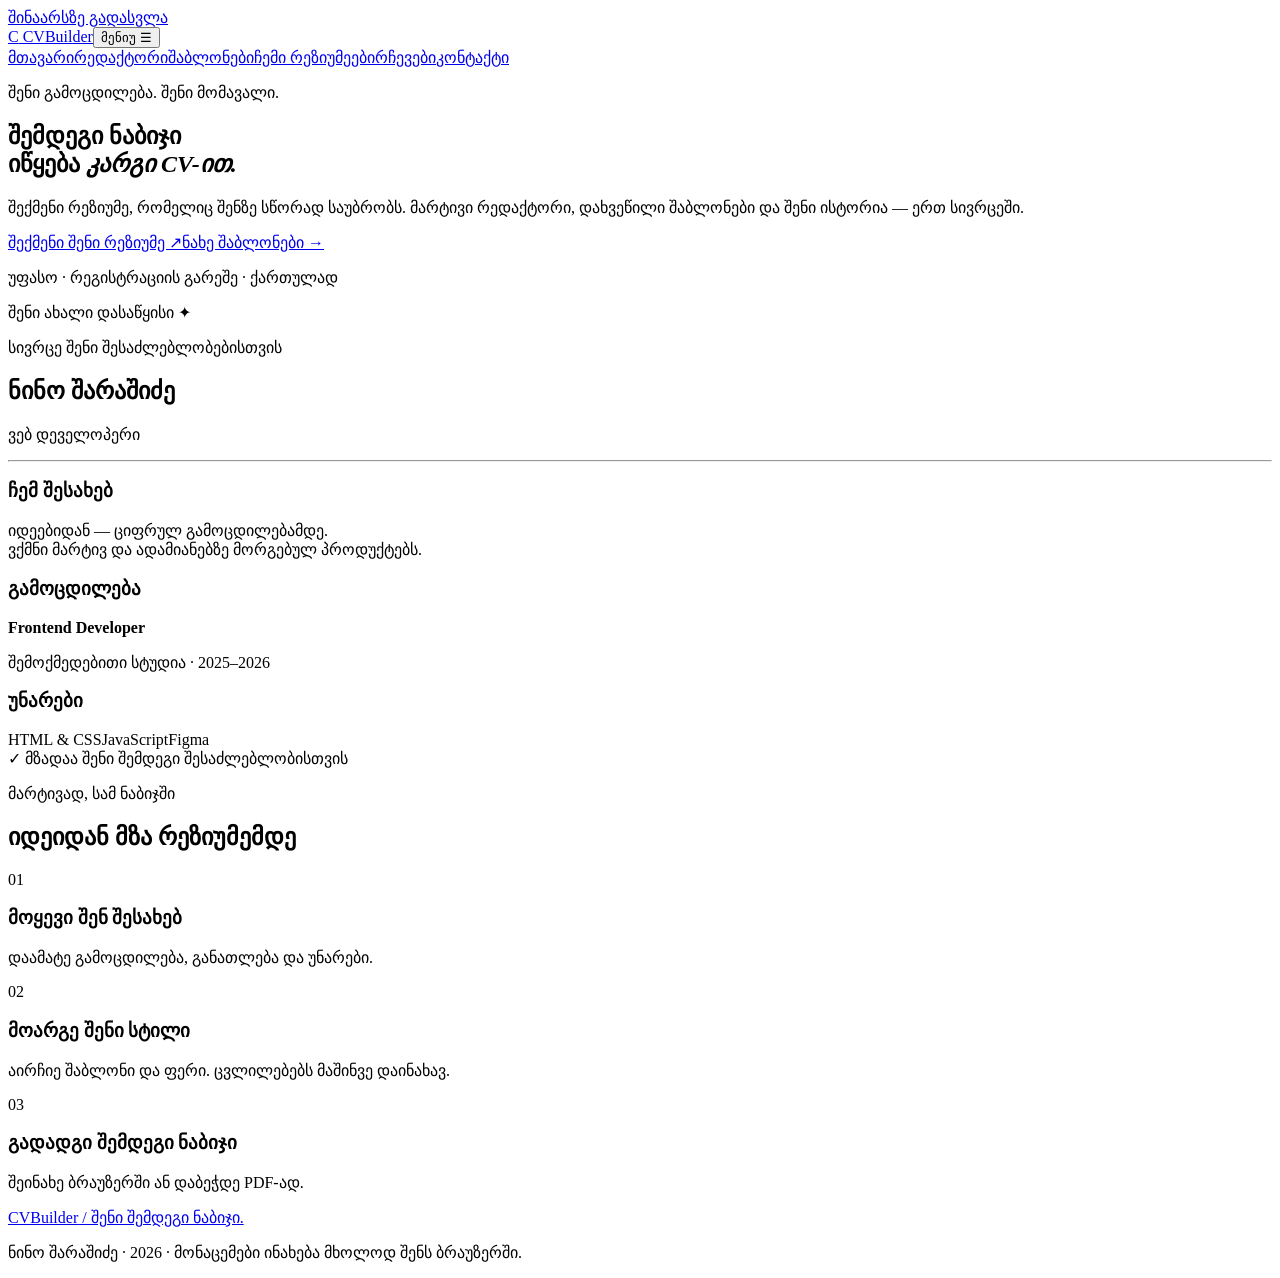
==== rebuild/index.html @ 77f8d248 "feat: add six accessible Georgian website pages" ====
<!doctype html><html lang="ka"><head><meta charset="utf-8"><meta name="viewport" content="width=device-width,initial-scale=1"><meta name="description" content="შექმენი პროფესიონალური რეზიუმე უფასოდ, რეგისტრაციის გარეშე."><title>მთავარი · CVBuilder</title><link rel="stylesheet" href="css/base.css"><link rel="stylesheet" href="css/layout.css"><link rel="stylesheet" href="css/components.css"><link rel="stylesheet" href="css/templates.css"><link rel="stylesheet" href="css/print.css"></head><body><a class="skip" href="#main">შინაარსზე გადასვლა</a><header><a class="logo" href="index.html"><span class="brand-icon">C</span> CV<span>Builder</span></a><button id="menu" aria-controls="navigation" aria-expanded="false">მენიუ ☰</button><nav id="navigation" aria-label="მთავარი"><a href="index.html" aria-current="page">მთავარი</a><a href="pages/editor.html">რედაქტორი</a><a href="pages/templates.html">შაბლონები</a><a href="pages/my-cvs.html">ჩემი რეზიუმეები</a><a href="pages/help.html">რჩევები</a><a href="pages/contact.html">კონტაქტი</a></nav></header><main id="main"><section class="hero"><div><p class="eyebrow">შენი გამოცდილება. შენი მომავალი.</p><h1>შემდეგი ნაბიჯი<br>იწყება <em>კარგი CV-ით.</em></h1><p class="lead">შექმენი რეზიუმე, რომელიც შენზე სწორად საუბრობს. მარტივი რედაქტორი, დახვეწილი შაბლონები და შენი ისტორია — ერთ სივრცეში.</p><div class="actions"><a class="button" href="pages/editor.html">შექმენი შენი რეზიუმე ↗</a><a class="secondary" href="pages/templates.html">ნახე შაბლონები →</a></div><p class="small">უფასო · რეგისტრაციის გარეშე · ქართულად</p></div><div class="hero-paper"><div class="paper-tag">შენი ახალი დასაწყისი ✦</div><article class="resume modern"><p class="eyebrow">სივრცე შენი შესაძლებლობებისთვის</p><h2>ნინო შარაშიძე</h2><p>ვებ დეველოპერი</p><hr><h3>ჩემ შესახებ</h3><p>იდეებიდან — ციფრულ გამოცდილებამდე.<br>ვქმნი მარტივ და ადამიანებზე მორგებულ პროდუქტებს.</p><h3>გამოცდილება</h3><b>Frontend Developer</b><p>შემოქმედებითი სტუდია · 2025–2026</p><h3>უნარები</h3><div class="chips"><span>HTML & CSS</span><span>JavaScript</span><span>Figma</span></div></article><span class="floating-note">✓ მზადაა შენი შემდეგი შესაძლებლობისთვის</span></div></section><section class="section"><p class="eyebrow">მარტივად, სამ ნაბიჯში</p><h2>იდეიდან მზა რეზიუმემდე</h2><div class="cards"><article class="card"><span class="number">01</span><h3>მოყევი შენ შესახებ</h3><p>დაამატე გამოცდილება, განათლება და უნარები.</p></article><article class="card"><span class="number">02</span><h3>მოარგე შენი სტილი</h3><p>აირჩიე შაბლონი და ფერი. ცვლილებებს მაშინვე დაინახავ.</p></article><article class="card"><span class="number">03</span><h3>გადადგი შემდეგი ნაბიჯი</h3><p>შეინახე ბრაუზერში ან დაბეჭდე PDF-ად.</p></article></div></section></main><footer><a class="logo" href="index.html">CVBuilder<span> / შენი შემდეგი ნაბიჯი.</span></a><p>ნინო შარაშიძე · 2026 · მონაცემები ინახება მხოლოდ შენს ბრაუზერში.</p></footer><script type="module" src="js/main.js"></script><script type="module" src="js/pages.js"></script></body></html>
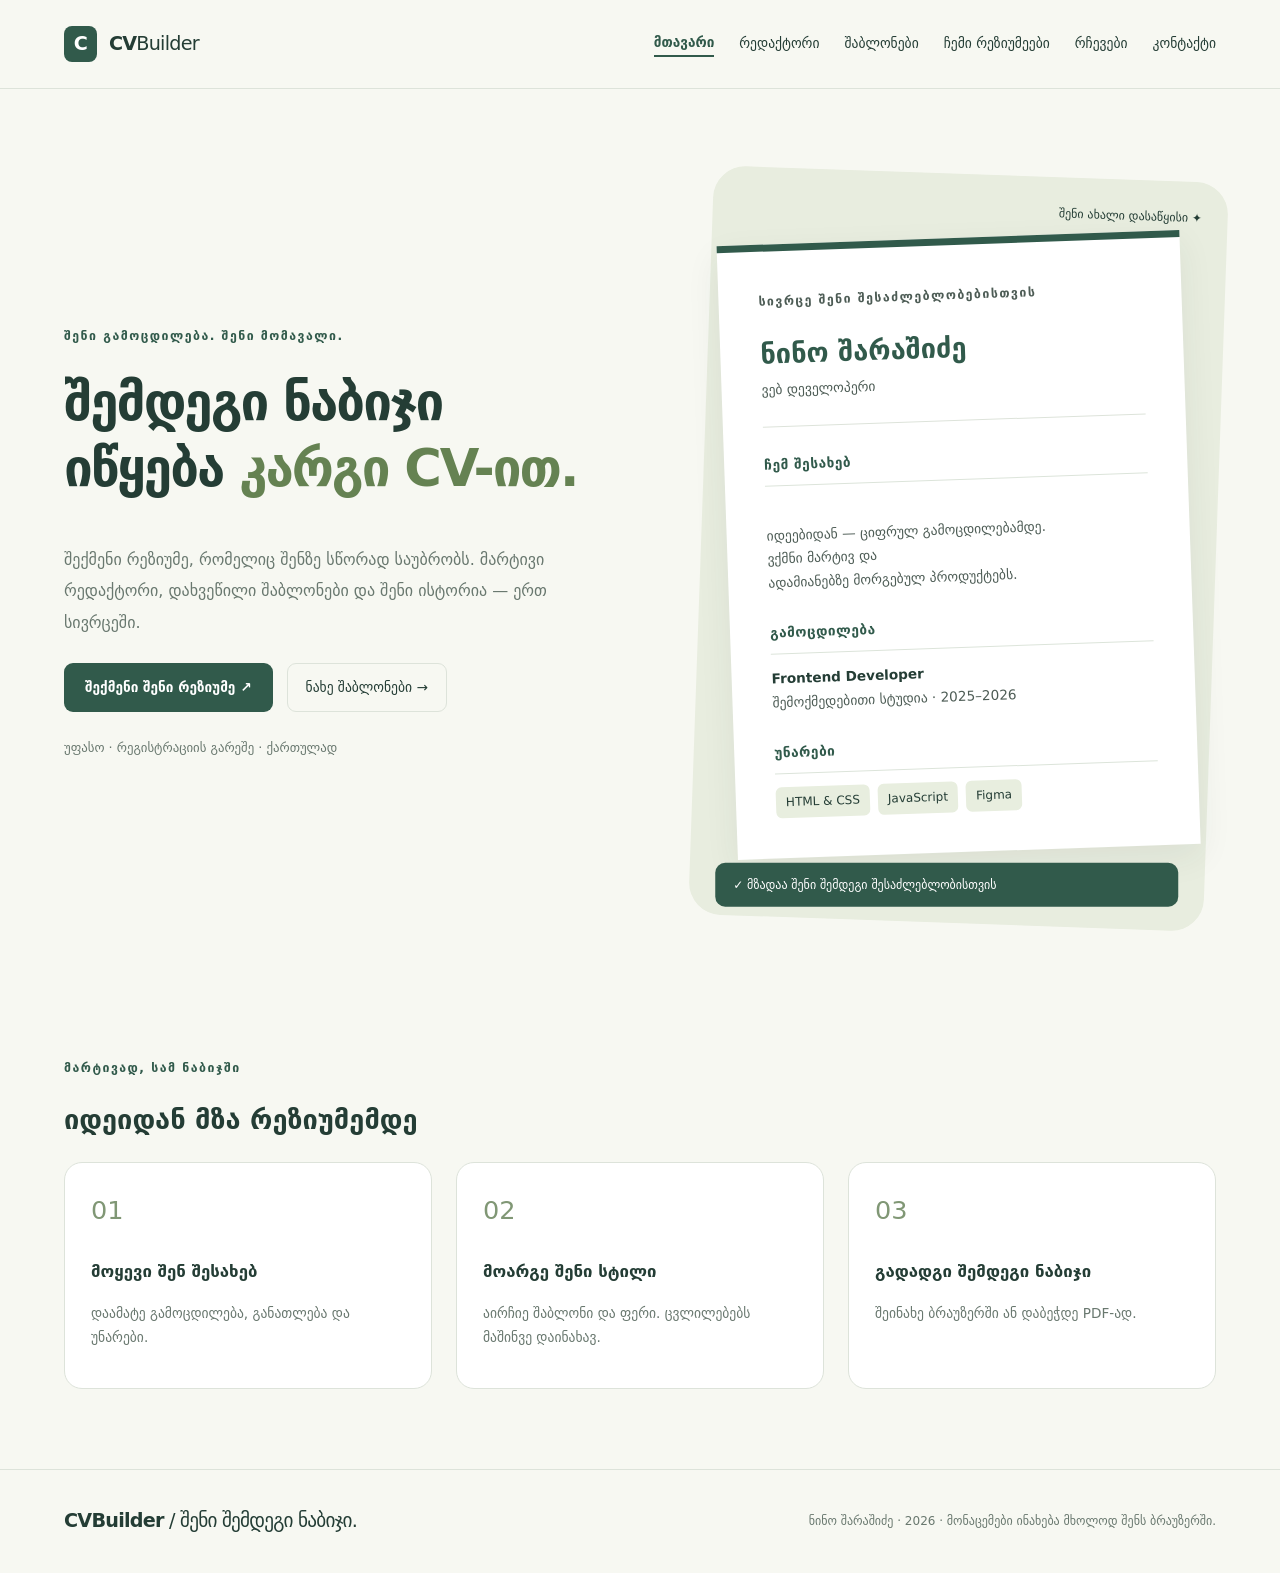
==== commit 960c79fb: "style: format source for readable code review" ====
--- a/rebuild/index.html
+++ b/rebuild/index.html
@@ -1 +1,108 @@
-<!doctype html><html lang="ka"><head><meta charset="utf-8"><meta name="viewport" content="width=device-width,initial-scale=1"><meta name="description" content="შექმენი პროფესიონალური რეზიუმე უფასოდ, რეგისტრაციის გარეშე."><title>მთავარი · CVBuilder</title><link rel="stylesheet" href="css/base.css"><link rel="stylesheet" href="css/layout.css"><link rel="stylesheet" href="css/components.css"><link rel="stylesheet" href="css/templates.css"><link rel="stylesheet" href="css/print.css"></head><body><a class="skip" href="#main">შინაარსზე გადასვლა</a><header><a class="logo" href="index.html"><span class="brand-icon">C</span> CV<span>Builder</span></a><button id="menu" aria-controls="navigation" aria-expanded="false">მენიუ ☰</button><nav id="navigation" aria-label="მთავარი"><a href="index.html" aria-current="page">მთავარი</a><a href="pages/editor.html">რედაქტორი</a><a href="pages/templates.html">შაბლონები</a><a href="pages/my-cvs.html">ჩემი რეზიუმეები</a><a href="pages/help.html">რჩევები</a><a href="pages/contact.html">კონტაქტი</a></nav></header><main id="main"><section class="hero"><div><p class="eyebrow">შენი გამოცდილება. შენი მომავალი.</p><h1>შემდეგი ნაბიჯი<br>იწყება <em>კარგი CV-ით.</em></h1><p class="lead">შექმენი რეზიუმე, რომელიც შენზე სწორად საუბრობს. მარტივი რედაქტორი, დახვეწილი შაბლონები და შენი ისტორია — ერთ სივრცეში.</p><div class="actions"><a class="button" href="pages/editor.html">შექმენი შენი რეზიუმე ↗</a><a class="secondary" href="pages/templates.html">ნახე შაბლონები →</a></div><p class="small">უფასო · რეგისტრაციის გარეშე · ქართულად</p></div><div class="hero-paper"><div class="paper-tag">შენი ახალი დასაწყისი ✦</div><article class="resume modern"><p class="eyebrow">სივრცე შენი შესაძლებლობებისთვის</p><h2>ნინო შარაშიძე</h2><p>ვებ დეველოპერი</p><hr><h3>ჩემ შესახებ</h3><p>იდეებიდან — ციფრულ გამოცდილებამდე.<br>ვქმნი მარტივ და ადამიანებზე მორგებულ პროდუქტებს.</p><h3>გამოცდილება</h3><b>Frontend Developer</b><p>შემოქმედებითი სტუდია · 2025–2026</p><h3>უნარები</h3><div class="chips"><span>HTML & CSS</span><span>JavaScript</span><span>Figma</span></div></article><span class="floating-note">✓ მზადაა შენი შემდეგი შესაძლებლობისთვის</span></div></section><section class="section"><p class="eyebrow">მარტივად, სამ ნაბიჯში</p><h2>იდეიდან მზა რეზიუმემდე</h2><div class="cards"><article class="card"><span class="number">01</span><h3>მოყევი შენ შესახებ</h3><p>დაამატე გამოცდილება, განათლება და უნარები.</p></article><article class="card"><span class="number">02</span><h3>მოარგე შენი სტილი</h3><p>აირჩიე შაბლონი და ფერი. ცვლილებებს მაშინვე დაინახავ.</p></article><article class="card"><span class="number">03</span><h3>გადადგი შემდეგი ნაბიჯი</h3><p>შეინახე ბრაუზერში ან დაბეჭდე PDF-ად.</p></article></div></section></main><footer><a class="logo" href="index.html">CVBuilder<span> / შენი შემდეგი ნაბიჯი.</span></a><p>ნინო შარაშიძე · 2026 · მონაცემები ინახება მხოლოდ შენს ბრაუზერში.</p></footer><script type="module" src="js/main.js"></script><script type="module" src="js/pages.js"></script></body></html>+<!doctype html>
+<html lang="ka">
+  <head>
+    <meta charset="utf-8" />
+    <meta name="viewport" content="width=device-width,initial-scale=1" />
+    <meta
+      name="description"
+      content="შექმენი პროფესიონალური რეზიუმე უფასოდ, რეგისტრაციის გარეშე."
+    />
+    <title>მთავარი · CVBuilder</title>
+    <link rel="stylesheet" href="css/base.css" />
+    <link rel="stylesheet" href="css/layout.css" />
+    <link rel="stylesheet" href="css/components.css" />
+    <link rel="stylesheet" href="css/templates.css" />
+    <link rel="stylesheet" href="css/print.css" />
+  </head>
+  <body>
+    <a class="skip" href="#main">შინაარსზე გადასვლა</a>
+    <header>
+      <a class="logo" href="index.html"
+        ><span class="brand-icon">C</span> CV<span>Builder</span></a
+      ><button id="menu" aria-controls="navigation" aria-expanded="false">
+        მენიუ ☰
+      </button>
+      <nav id="navigation" aria-label="მთავარი">
+        <a href="index.html" aria-current="page">მთავარი</a
+        ><a href="pages/editor.html">რედაქტორი</a
+        ><a href="pages/templates.html">შაბლონები</a
+        ><a href="pages/my-cvs.html">ჩემი რეზიუმეები</a
+        ><a href="pages/help.html">რჩევები</a
+        ><a href="pages/contact.html">კონტაქტი</a>
+      </nav>
+    </header>
+    <main id="main">
+      <section class="hero">
+        <div>
+          <p class="eyebrow">შენი გამოცდილება. შენი მომავალი.</p>
+          <h1>შემდეგი ნაბიჯი<br />იწყება <em>კარგი CV-ით.</em></h1>
+          <p class="lead">
+            შექმენი რეზიუმე, რომელიც შენზე სწორად საუბრობს. მარტივი რედაქტორი,
+            დახვეწილი შაბლონები და შენი ისტორია — ერთ სივრცეში.
+          </p>
+          <div class="actions">
+            <a class="button" href="pages/editor.html"
+              >შექმენი შენი რეზიუმე ↗</a
+            ><a class="secondary" href="pages/templates.html"
+              >ნახე შაბლონები →</a
+            >
+          </div>
+          <p class="small">უფასო · რეგისტრაციის გარეშე · ქართულად</p>
+        </div>
+        <div class="hero-paper">
+          <div class="paper-tag">შენი ახალი დასაწყისი ✦</div>
+          <article class="resume modern">
+            <p class="eyebrow">სივრცე შენი შესაძლებლობებისთვის</p>
+            <h2>ნინო შარაშიძე</h2>
+            <p>ვებ დეველოპერი</p>
+            <hr />
+            <h3>ჩემ შესახებ</h3>
+            <p>
+              იდეებიდან — ციფრულ გამოცდილებამდე.<br />ვქმნი მარტივ და
+              ადამიანებზე მორგებულ პროდუქტებს.
+            </p>
+            <h3>გამოცდილება</h3>
+            <b>Frontend Developer</b>
+            <p>შემოქმედებითი სტუდია · 2025–2026</p>
+            <h3>უნარები</h3>
+            <div class="chips">
+              <span>HTML & CSS</span><span>JavaScript</span><span>Figma</span>
+            </div>
+          </article>
+          <span class="floating-note"
+            >✓ მზადაა შენი შემდეგი შესაძლებლობისთვის</span
+          >
+        </div>
+      </section>
+      <section class="section">
+        <p class="eyebrow">მარტივად, სამ ნაბიჯში</p>
+        <h2>იდეიდან მზა რეზიუმემდე</h2>
+        <div class="cards">
+          <article class="card">
+            <span class="number">01</span>
+            <h3>მოყევი შენ შესახებ</h3>
+            <p>დაამატე გამოცდილება, განათლება და უნარები.</p>
+          </article>
+          <article class="card">
+            <span class="number">02</span>
+            <h3>მოარგე შენი სტილი</h3>
+            <p>აირჩიე შაბლონი და ფერი. ცვლილებებს მაშინვე დაინახავ.</p>
+          </article>
+          <article class="card">
+            <span class="number">03</span>
+            <h3>გადადგი შემდეგი ნაბიჯი</h3>
+            <p>შეინახე ბრაუზერში ან დაბეჭდე PDF-ად.</p>
+          </article>
+        </div>
+      </section>
+    </main>
+    <footer>
+      <a class="logo" href="index.html"
+        >CVBuilder<span> / შენი შემდეგი ნაბიჯი.</span></a
+      >
+      <p>ნინო შარაშიძე · 2026 · მონაცემები ინახება მხოლოდ შენს ბრაუზერში.</p>
+    </footer>
+    <script type="module" src="js/main.js"></script>
+    <script type="module" src="js/pages.js"></script>
+  </body>
+</html>
--- a/rebuild/css/base.css
+++ b/rebuild/css/base.css
@@ -0,0 +1,100 @@
+:root {
+  --ink: #243d35;
+  --muted: #69786f;
+  --accent: #315a4b;
+  --paper: #fff;
+  --bg: #f7f8f2;
+  --line: #dde3da;
+  --soft: #e8eedf;
+  --radius: 18px;
+  --space: 24px;
+  font-family:
+    system-ui,
+    -apple-system,
+    sans-serif;
+  color: var(--ink);
+  background: var(--bg);
+  line-height: 1.7;
+}
+* {
+  box-sizing: border-box;
+}
+body {
+  margin: 0;
+}
+a {
+  color: inherit;
+  text-decoration: none;
+}
+button,
+input,
+select,
+textarea {
+  font: inherit;
+}
+h1,
+h2,
+h3,
+p {
+  margin-top: 0;
+}
+h1 {
+  font-size: clamp(2rem, 4vw, 3.8rem);
+  line-height: 1.3;
+  letter-spacing: -0.04em;
+}
+h2 {
+  line-height: 1.4;
+  font-size: 1.7rem;
+}
+p {
+  color: var(--muted);
+}
+em {
+  font-style: normal;
+  color: #658252;
+}
+button,
+a,
+input,
+textarea,
+select,
+summary {
+  touch-action: manipulation;
+}
+button:focus-visible,
+a:focus-visible,
+summary:focus-visible {
+  outline: 3px solid #bd7137;
+  outline-offset: 5px;
+}
+.eyebrow {
+  text-transform: uppercase;
+  font-size: 0.77rem;
+  letter-spacing: 0.12em;
+  color: var(--accent);
+  font-weight: 700;
+  margin-bottom: 22px;
+}
+.small,
+small {
+  font-size: 0.8rem;
+}
+.skip {
+  position: absolute;
+  top: -100px;
+  background: white;
+  padding: 10px;
+}
+.skip:focus {
+  top: 0;
+  z-index: 10;
+}
+hr {
+  border: 0;
+  border-top: 1px solid var(--line);
+  margin: 25px 0;
+}
+[hidden] {
+  display: none !important;
+}
--- a/rebuild/css/layout.css
+++ b/rebuild/css/layout.css
@@ -0,0 +1,204 @@
+header {
+  max-width: 1400px;
+  margin: auto;
+  display: flex;
+  align-items: center;
+  justify-content: space-between;
+  padding: 26px 5%;
+  gap: 30px;
+  border-bottom: 1px solid var(--line);
+}
+nav {
+  display: flex;
+  gap: 25px;
+  font-size: 0.85rem;
+  align-items: center;
+}
+nav a[aria-current] {
+  color: var(--accent);
+  font-weight: 750;
+  border-bottom: 2px solid;
+}
+main {
+  max-width: 1280px;
+  margin: auto;
+  padding: 0 5% 80px;
+  min-height: 70vh;
+}
+.hero {
+  display: grid;
+  grid-template-columns: 1.1fr 1fr;
+  gap: 70px;
+  align-items: center;
+  padding: 85px 0 70px;
+}
+.lead {
+  font-size: 1rem;
+  max-width: 530px;
+  line-height: 1.95;
+}
+.section {
+  padding-top: 65px;
+}
+.cards {
+  display: grid;
+  grid-template-columns: repeat(3, minmax(0, 1fr));
+  gap: 24px;
+}
+.page-heading {
+  padding: 60px 0 35px;
+  max-width: 850px;
+}
+.page-heading h1 {
+  font-size: clamp(1.9rem, 3vw, 2.7rem);
+}
+.editor-layout {
+  display: grid;
+  grid-template-columns: 1fr 1fr;
+  gap: 35px;
+  align-items: start;
+}
+.preview-panel {
+  position: sticky;
+  top: 20px;
+  background: #e8ece3;
+  padding: 24px;
+  border-radius: var(--radius);
+}
+.preview-label {
+  display: flex;
+  justify-content: space-between;
+  font-size: 0.75rem;
+  margin-bottom: 18px;
+}
+.form-grid {
+  display: grid;
+  grid-template-columns: 1fr 1fr;
+  gap: 16px;
+}
+footer {
+  border-top: 1px solid var(--line);
+  padding: 35px 5%;
+  display: flex;
+  justify-content: space-between;
+  gap: 30px;
+  align-items: center;
+}
+footer p {
+  font-size: 0.75rem;
+  margin: 0;
+}
+.help-list,
+.contact {
+  max-width: 760px;
+}
+.hero-paper {
+  position: relative;
+  padding: 26px;
+  background: #e8eddf;
+  border-radius: 32px;
+  transform: rotate(2deg);
+}
+.hero-paper .resume {
+  transform: rotate(-4deg);
+}
+.paper-tag {
+  font-size: 0.75rem;
+  text-align: right;
+  margin-bottom: 18px;
+}
+.floating-note {
+  display: block;
+  font-size: 0.75rem;
+  background: var(--accent);
+  color: white;
+  padding: 12px 18px;
+  position: relative;
+  bottom: -10px;
+  border-radius: 10px;
+  transform: rotate(-2deg);
+}
+#menu {
+  display: none;
+}
+@media (max-width: 1050px) {
+  nav {
+    gap: 12px;
+    font-size: 0.75rem;
+  }
+  .hero {
+    gap: 30px;
+  }
+  .cards {
+    gap: 15px;
+  }
+  .editor-layout {
+    gap: 18px;
+  }
+  .form-grid {
+    grid-template-columns: 1fr;
+  }
+}
+@media (max-width: 780px) {
+  header {
+    flex-wrap: wrap;
+    padding: 20px 5%;
+  }
+  #menu {
+    display: block;
+  }
+  nav {
+    display: none;
+    width: 100%;
+    flex-direction: column;
+    align-items: stretch;
+    font-size: 1rem;
+  }
+  nav.open {
+    display: flex;
+  }
+  .hero {
+    grid-template-columns: 1fr;
+    padding-top: 45px;
+    gap: 45px;
+  }
+  .hero-paper {
+    max-width: 480px;
+    margin: auto;
+  }
+  .cards,
+  .editor-layout {
+    grid-template-columns: 1fr;
+  }
+  .preview-panel {
+    position: static;
+  }
+  .form-grid {
+    grid-template-columns: 1fr 1fr;
+  }
+  footer {
+    flex-direction: column;
+    align-items: start;
+  }
+  .page-heading {
+    padding-top: 35px;
+  }
+  .section {
+    padding-top: 40px;
+  }
+}
+@media (max-width: 420px) {
+  .form-grid {
+    grid-template-columns: 1fr;
+  }
+  .preview-panel {
+    padding: 12px;
+  }
+  .resume {
+    padding: 24px !important;
+  }
+  .actions {
+    align-items: stretch;
+    flex-direction: column;
+  }
+}
--- a/rebuild/css/components.css
+++ b/rebuild/css/components.css
@@ -0,0 +1,184 @@
+.logo {
+  font-weight: 800;
+  font-size: 1.2rem;
+  white-space: nowrap;
+  letter-spacing: -0.04em;
+}
+.logo > span:not(.brand-icon) {
+  font-weight: 400;
+}
+.brand-icon {
+  display: inline-grid;
+  place-items: center;
+  background: var(--accent);
+  color: white;
+  width: 33px;
+  height: 36px;
+  border-radius: 8px;
+  margin-right: 6px;
+}
+.actions {
+  display: flex;
+  gap: 14px;
+  align-items: center;
+  flex-wrap: wrap;
+  margin: 25px 0;
+}
+button,
+.button {
+  display: inline-block;
+  border: 1px solid transparent;
+  border-radius: 9px;
+  padding: 12px 20px;
+  background: var(--accent);
+  color: white;
+  cursor: pointer;
+  font-weight: 650;
+  font-size: 0.85rem;
+}
+button:hover,
+.button:hover {
+  filter: brightness(0.92);
+}
+button:disabled {
+  opacity: 0.4;
+  cursor: default;
+}
+.secondary {
+  background: transparent;
+  color: var(--ink);
+  border: 1px solid var(--line);
+  padding: 12px 18px;
+  border-radius: 9px;
+  font-size: 0.85rem;
+}
+.card {
+  background: var(--paper);
+  border: 1px solid var(--line);
+  border-radius: var(--radius);
+  padding: 26px;
+}
+.card h3 {
+  font-size: 1.05rem;
+}
+.card p {
+  font-size: 0.85rem;
+}
+.number {
+  display: block;
+  color: #809775;
+  font-size: 1.6rem;
+  margin-bottom: 25px;
+}
+fieldset {
+  border: 1px solid var(--line);
+  border-radius: var(--radius);
+  padding: 22px;
+  margin: 0 0 25px;
+  background: var(--paper);
+  min-width: 0;
+}
+legend {
+  font-weight: 750;
+  padding: 0 8px;
+  font-size: 0.9rem;
+}
+label {
+  display: block;
+  font-size: 0.8rem;
+  font-weight: 650;
+  margin: 12px 0 7px;
+}
+input,
+textarea,
+select {
+  width: 100%;
+  border: 1px solid #cbd5ca;
+  border-radius: 8px;
+  padding: 11px 12px;
+  background: #fcfdfb;
+  color: var(--ink);
+  min-width: 0;
+}
+textarea {
+  resize: vertical;
+}
+input:focus,
+textarea:focus,
+select:focus {
+  outline: 2px solid #77976c;
+  outline-offset: 2px;
+}
+input[type="color"] {
+  height: 48px;
+  padding: 5px;
+}
+.error {
+  display: block;
+  color: #a1392d;
+}
+.error:empty {
+  display: none;
+}
+[aria-invalid="true"] {
+  border-color: #a1392d;
+}
+.entry {
+  border-bottom: 1px solid var(--line);
+  padding-bottom: 18px;
+  margin-bottom: 18px;
+}
+.section-controls {
+  display: flex;
+  gap: 8px;
+  margin: 8px 0;
+}
+.section-controls button,
+.remove {
+  font-size: 0.75rem;
+  padding: 6px 12px;
+}
+.chips {
+  display: flex;
+  gap: 8px;
+  flex-wrap: wrap;
+}
+.chips span {
+  background: var(--soft);
+  padding: 5px 10px;
+  border-radius: 6px;
+  font-size: 0.75rem;
+}
+details {
+  border-bottom: 1px solid var(--line);
+  padding: 22px 0;
+}
+summary {
+  font-weight: 700;
+  cursor: pointer;
+}
+details p {
+  margin-top: 18px;
+}
+dialog {
+  border: 1px solid var(--line);
+  border-radius: var(--radius);
+  padding: 30px;
+  max-width: 90vw;
+}
+dialog::backdrop {
+  background: #13251c80;
+}
+#status {
+  white-space: pre-line;
+}
+#search {
+  max-width: 550px;
+}
+.empty {
+  grid-column: 1/-1;
+  padding: 45px;
+  text-align: center;
+  background: var(--soft);
+  border-radius: var(--radius);
+}
--- a/rebuild/css/templates.css
+++ b/rebuild/css/templates.css
@@ -0,0 +1,75 @@
+.resume {
+  --cv-accent: #315a4b;
+  background: white;
+  padding: 40px;
+  min-height: 560px;
+  box-shadow: 0 12px 35px #243d3512;
+  overflow-wrap: anywhere;
+  color: #243d35;
+  font-size: 0.85rem;
+  line-height: 1.75;
+}
+.resume h2 {
+  color: var(--cv-accent);
+  font-size: 1.7rem;
+  margin-bottom: 5px;
+}
+.resume h3 {
+  color: var(--cv-accent);
+  font-size: 0.85rem;
+  letter-spacing: 0.04em;
+  border-bottom: 1px solid #dce4da;
+  padding-bottom: 8px;
+  margin-top: 26px;
+}
+.resume p {
+  color: #4d5c55;
+  white-space: pre-line;
+}
+.resume .contact-line {
+  font-size: 0.75rem;
+}
+.resume .item {
+  margin-bottom: 18px;
+  break-inside: avoid;
+}
+.resume.modern {
+  border-top: 7px solid var(--cv-accent);
+}
+.resume.classic {
+  font-family: Georgia, serif;
+  border: 1px solid #ddd;
+}
+.resume.classic h2,
+.resume.classic > .contact-line,
+.resume.classic > .job-title {
+  text-align: center;
+}
+.resume.classic h3 {
+  border-bottom: 2px solid var(--cv-accent);
+}
+.resume.minimal {
+  border-left: 3px solid var(--cv-accent);
+}
+.resume.minimal h3 {
+  border: 0;
+}
+.miniature {
+  min-height: 360px;
+  padding: 25px;
+  font-size: 0.7rem;
+}
+.miniature h2 {
+  font-size: 1.3rem;
+}
+.template-gallery .card {
+  padding: 18px;
+}
+.template-gallery .card > h2 {
+  font-size: 1.1rem;
+  margin-top: 25px;
+}
+.template-gallery .button {
+  width: 100%;
+  text-align: center;
+}
--- a/rebuild/css/print.css
+++ b/rebuild/css/print.css
@@ -0,0 +1,56 @@
+@media print {
+  @page {
+    size: A4;
+    margin: 14mm;
+  }
+  body {
+    background: white;
+  }
+  header,
+  footer,
+  .skip,
+  .page-heading,
+  #cv-form,
+  .preview-label {
+    display: none !important;
+  }
+  main {
+    padding: 0;
+    max-width: none;
+  }
+  .editor-layout {
+    display: block;
+  }
+  .preview-panel {
+    position: static;
+    padding: 0;
+    background: none;
+    border-radius: 0;
+  }
+  .resume {
+    box-shadow: none;
+    min-height: 0;
+    padding: 0 !important;
+    font-size: 10pt;
+    color: #111;
+    print-color-adjust: exact;
+    -webkit-print-color-adjust: exact;
+  }
+  .resume h2 {
+    font-size: 23pt;
+  }
+  .resume h3 {
+    break-after: avoid;
+  }
+  .resume p {
+    orphans: 3;
+    widows: 3;
+  }
+  .resume section {
+    margin-top: 20px;
+  }
+  .resume.classic,
+  .resume.minimal {
+    border: 0;
+  }
+}
